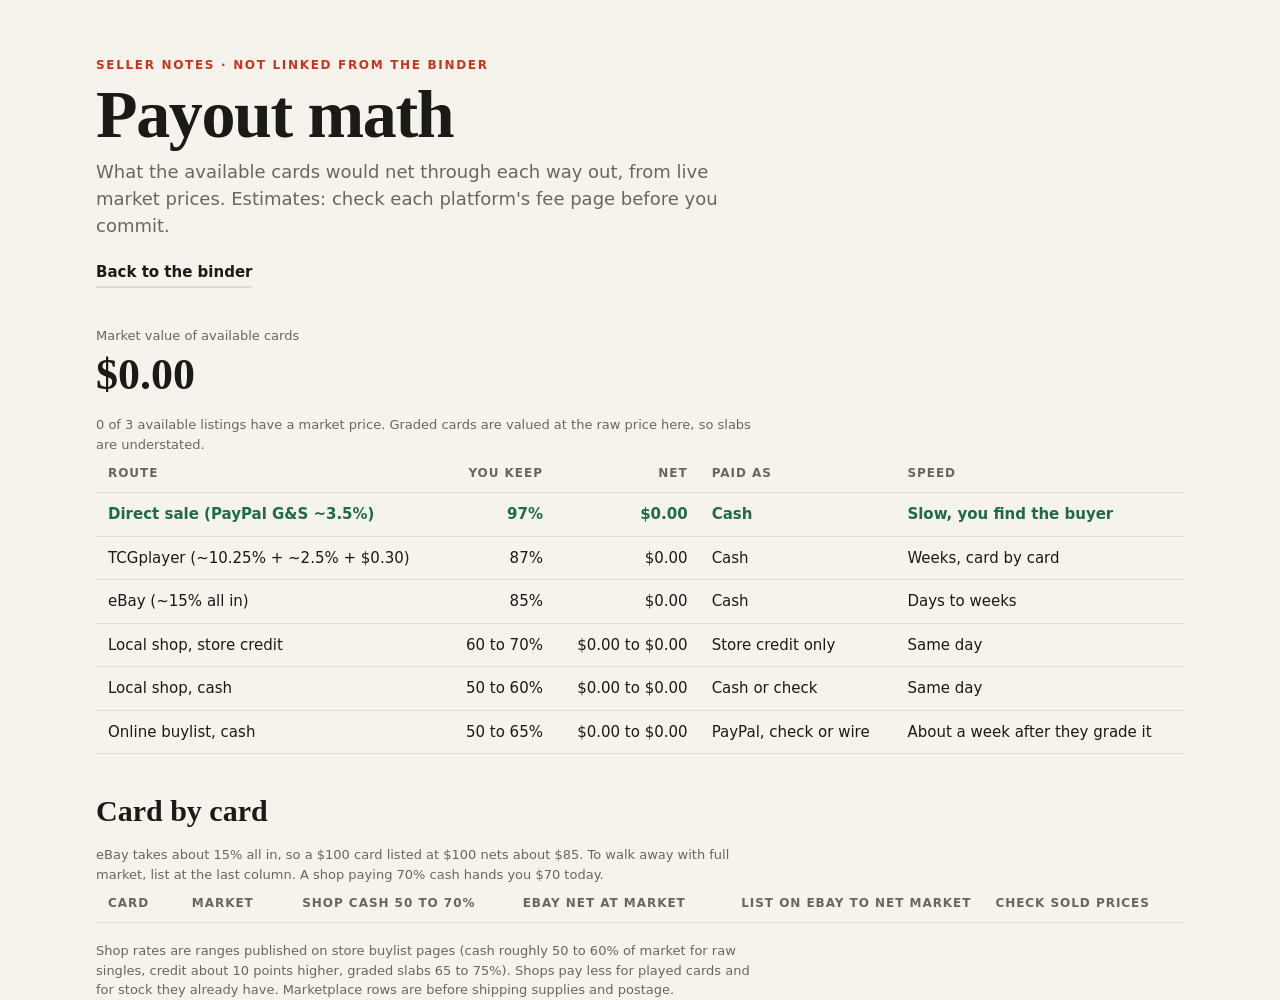
==== seller.html @ 191ba86c "feat: binder page for a personal pokemon card collection a storefront window, not a store: shows wha" ====
<!doctype html>
<html lang="en">
<head>
  <meta charset="utf-8">
  <meta name="viewport" content="width=device-width, initial-scale=1">
  <meta name="robots" content="noindex">
  <title>Payout math</title>
  <link rel="stylesheet" href="style.css">
</head>
<body>
  <header class="top">
    <p class="eyebrow">Seller notes · not linked from the binder</p>
    <h1>Payout math</h1>
    <p class="lede">What the available cards would net through each way out, from live market prices. Estimates: check each platform's fee page before you commit.</p>
    <nav><a href="./">Back to the binder</a></nav>
  </header>
  <main>
    <p class="fine">Market value of available cards</p>
    <p class="total" id="total">…</p>
    <p class="fine" id="basis"></p>
    <div class="table-wrap">
      <table>
        <thead><tr><th>Route</th><th class="num">You keep</th><th class="num">Net</th><th>Paid as</th><th>Speed</th></tr></thead>
        <tbody id="routes"></tbody>
      </table>
    </div>
    <h2 style="margin-top:40px">Card by card</h2>
    <p class="fine">eBay takes about 15% all in, so a $100 card listed at $100 nets about $85. To walk away with full market, list at the last column. A shop paying 70% cash hands you $70 today.</p>
    <div class="table-wrap">
      <table>
        <thead><tr><th>Card</th><th class="num">Market</th><th class="num">Shop cash 50 to 70%</th><th class="num">eBay net at market</th><th class="num">List on eBay to net market</th><th>Check sold prices</th></tr></thead>
        <tbody id="cards"></tbody>
      </table>
    </div>
    <p class="fine">Shop rates are ranges published on store buylist pages (cash roughly 50 to 60% of market for raw singles, credit about 10 points higher, graded slabs 65 to 75%). Shops pay less for played cards and for stock they already have. Marketplace rows are before shipping supplies and postage.</p>
  </main>
  <script src="core.js"></script>
  <script>
    // [route, low keep, high keep, paid as, speed]
    const EBAY_KEEP = 0.85;
    const ROUTES = [
      ['Direct sale (PayPal G&S ~3.5%)', 0.965, 0.965, 'Cash', 'Slow, you find the buyer'],
      ['TCGplayer (~10.25% + ~2.5% + $0.30)', 0.87, 0.87, 'Cash', 'Weeks, card by card'],
      ['eBay (~15% all in)', EBAY_KEEP, EBAY_KEEP, 'Cash', 'Days to weeks'],
      ['Local shop, store credit', 0.60, 0.70, 'Store credit only', 'Same day'],
      ['Local shop, cash', 0.50, 0.60, 'Cash or check', 'Same day'],
      ['Online buylist, cash', 0.50, 0.65, 'PayPal, check or wire', 'About a week after they grade it'],
    ];
    loadBinder().then(({ cards }) => {
      const live = cards.filter(c => (c.status || 'available') === 'available');
      const priced = live.filter(c => c.market != null);
      const total = priced.reduce((sum, c) => sum + c.market * (c.qty || 1), 0);
      document.getElementById('total').textContent = usd(total);
      document.getElementById('basis').textContent =
        `${priced.length} of ${live.length} available listings have a market price. Graded cards are valued at the raw price here, so slabs are understated.`;
      document.getElementById('cards').innerHTML = priced.map(c => `<tr>
        <td>${esc(c.name)} <span style="color:var(--muted)">${esc(c.grade || c.condition || '')}</span></td>
        <td class="num">${usd(c.market)}</td>
        <td class="num">${usd(c.market * 0.5)} to ${usd(c.market * 0.7)}</td>
        <td class="num">${usd(c.market * EBAY_KEEP)}</td>
        <td class="num">${usd(c.market / EBAY_KEEP)}</td>
        <td>${salesHtml(c)}</td>
      </tr>`).join('');
      document.getElementById('routes').innerHTML = ROUTES.map(([name, lo, hi, paid, speed], i) => {
        const pct = lo === hi ? `${Math.round(lo * 100)}%` : `${Math.round(lo * 100)} to ${Math.round(hi * 100)}%`;
        const net = lo === hi ? usd(total * lo) : `${usd(total * lo)} to ${usd(total * hi)}`;
        return `<tr${i === 0 ? ' class="best"' : ''}><td>${esc(name)}</td><td class="num">${pct}</td><td class="num">${net}</td><td>${esc(paid)}</td><td>${esc(speed)}</td></tr>`;
      }).join('');
    }).catch(err => { document.getElementById('total').textContent = 'Could not load: ' + err.message; });
  </script>
</body>
</html>
---- style.css ----
:root {
  --bg: #f6f3ec;
  --panel: #fffdf8;
  --ink: #1b1a17;
  --muted: #6b665c;
  --line: #e2dccf;
  --accent: #c8351f;
  --accent-ink: #fff;
  --good: #1f6b45;
  --radius: 14px;
  color-scheme: light dark;
}
@media (prefers-color-scheme: dark) {
  :root {
    --bg: #14130f;
    --panel: #1d1b16;
    --ink: #f1ede2;
    --muted: #a39c8c;
    --line: #322e25;
    --accent: #ef5a41;
    --accent-ink: #14130f;
    --good: #6fd0a0;
  }
}
* { box-sizing: border-box; }
body {
  margin: 0;
  background: var(--bg);
  color: var(--ink);
  font: 16px/1.5 ui-sans-serif, system-ui, -apple-system, "Segoe UI", sans-serif;
}
a { color: inherit; }
code { font-size: .9em; background: var(--line); padding: 1px 5px; border-radius: 5px; }
.top, main, footer { max-width: 1120px; margin: 0 auto; padding: 0 16px; }
.top { padding-top: 56px; padding-bottom: 20px; }
.eyebrow { margin: 0; font-size: 12px; letter-spacing: .14em; text-transform: uppercase; color: var(--accent); font-weight: 700; }
h1 { margin: 6px 0 10px; font: 800 clamp(36px, 7vw, 68px)/1 ui-serif, Georgia, serif; letter-spacing: -.02em; }
.lede { margin: 0; max-width: 56ch; color: var(--muted); font-size: 18px; }
.banner { margin: 18px 0 0; padding: 10px 14px; border: 1px dashed var(--accent); border-radius: 10px; font-size: 14px; }
nav { display: flex; flex-wrap: wrap; gap: 18px; margin-top: 22px; font-weight: 600; font-size: 15px; }
nav a { text-decoration: none; border-bottom: 2px solid var(--line); padding-bottom: 2px; }
nav a:hover { border-color: var(--accent); }

.tools { display: flex; flex-wrap: wrap; gap: 10px; align-items: center; padding: 16px 0; border-top: 1px solid var(--line); }
.tools input, .tools select {
  font: inherit; color: var(--ink); background: var(--panel);
  border: 1px solid var(--line); border-radius: 10px; padding: 9px 12px; min-width: 0;
}
.tools input { flex: 1 1 220px; }
#count { margin-left: auto; color: var(--muted); font-size: 14px; }

.grid { display: grid; grid-template-columns: repeat(auto-fill, minmax(210px, 1fr)); gap: 18px; }
.card {
  display: flex; flex-direction: column; gap: 4px;
  background: var(--panel); border: 1px solid var(--line); border-radius: var(--radius); padding: 14px;
}
.art { position: relative; margin-bottom: 8px; }
.art img, .noimg { display: block; width: 100%; height: auto; aspect-ratio: 245 / 342; border-radius: 9px; }
.noimg { display: grid; place-items: center; background: var(--line); color: var(--muted); font-size: 13px; }
.card:not(.sold) .art img { transition: transform .18s ease; }
.card:not(.sold):hover .art img { transform: translateY(-4px) rotate(-1deg); }
.qty { position: absolute; top: 8px; right: 8px; background: var(--ink); color: var(--bg); font-size: 12px; font-weight: 700; padding: 2px 8px; border-radius: 99px; }
.card h3 { margin: 0; font-size: 17px; line-height: 1.25; }
.meta, .cond, .note { margin: 0; font-size: 13px; color: var(--muted); }
.cond { color: var(--good); font-weight: 700; }
.prices { margin: 8px 0 10px; display: flex; align-items: baseline; justify-content: space-between; gap: 8px; flex-wrap: wrap; }
.ask { font-size: 22px; font-weight: 800; font-variant-numeric: tabular-nums; }
.ask.open { font-size: 15px; }
.market { font-size: 12px; color: var(--muted); font-variant-numeric: tabular-nums; }
.sales { margin: 0 0 10px; font-size: 12px; color: var(--muted); }
.btn {
  margin-top: auto; display: block; text-align: center; text-decoration: none;
  background: var(--accent); color: var(--accent-ink); font-weight: 700; padding: 10px; border-radius: 10px;
}
.btn.off { background: var(--line); color: var(--muted); }
.sold .art img { filter: grayscale(1); opacity: .55; }
.empty { color: var(--muted); grid-column: 1 / -1; }
.fine { color: var(--muted); font-size: 13px; margin: 18px 0 0; max-width: 80ch; }

.how { margin-top: 56px; padding-top: 28px; border-top: 1px solid var(--line); }
h2 { font: 800 30px/1.1 ui-serif, Georgia, serif; margin: 0 0 18px; }
.cols { display: grid; grid-template-columns: repeat(auto-fit, minmax(220px, 1fr)); gap: 22px; }
.cols h3 { margin: 0 0 6px; font-size: 16px; }
.cols p, .cols ul { margin: 0; color: var(--muted); font-size: 15px; }
.cols ul { padding-left: 18px; }

footer { padding-top: 48px; padding-bottom: 40px; color: var(--muted); font-size: 12px; }

/* seller.html */
.table-wrap { overflow-x: auto; }
table { width: 100%; border-collapse: collapse; font-variant-numeric: tabular-nums; }
th, td { text-align: left; padding: 10px 12px; border-bottom: 1px solid var(--line); font-size: 15px; white-space: nowrap; }
th { font-size: 12px; letter-spacing: .08em; text-transform: uppercase; color: var(--muted); }
td.num, th.num { text-align: right; }
tr.best td { font-weight: 800; color: var(--good); }
.total { font: 800 44px/1 ui-serif, Georgia, serif; margin: 8px 0 4px; }
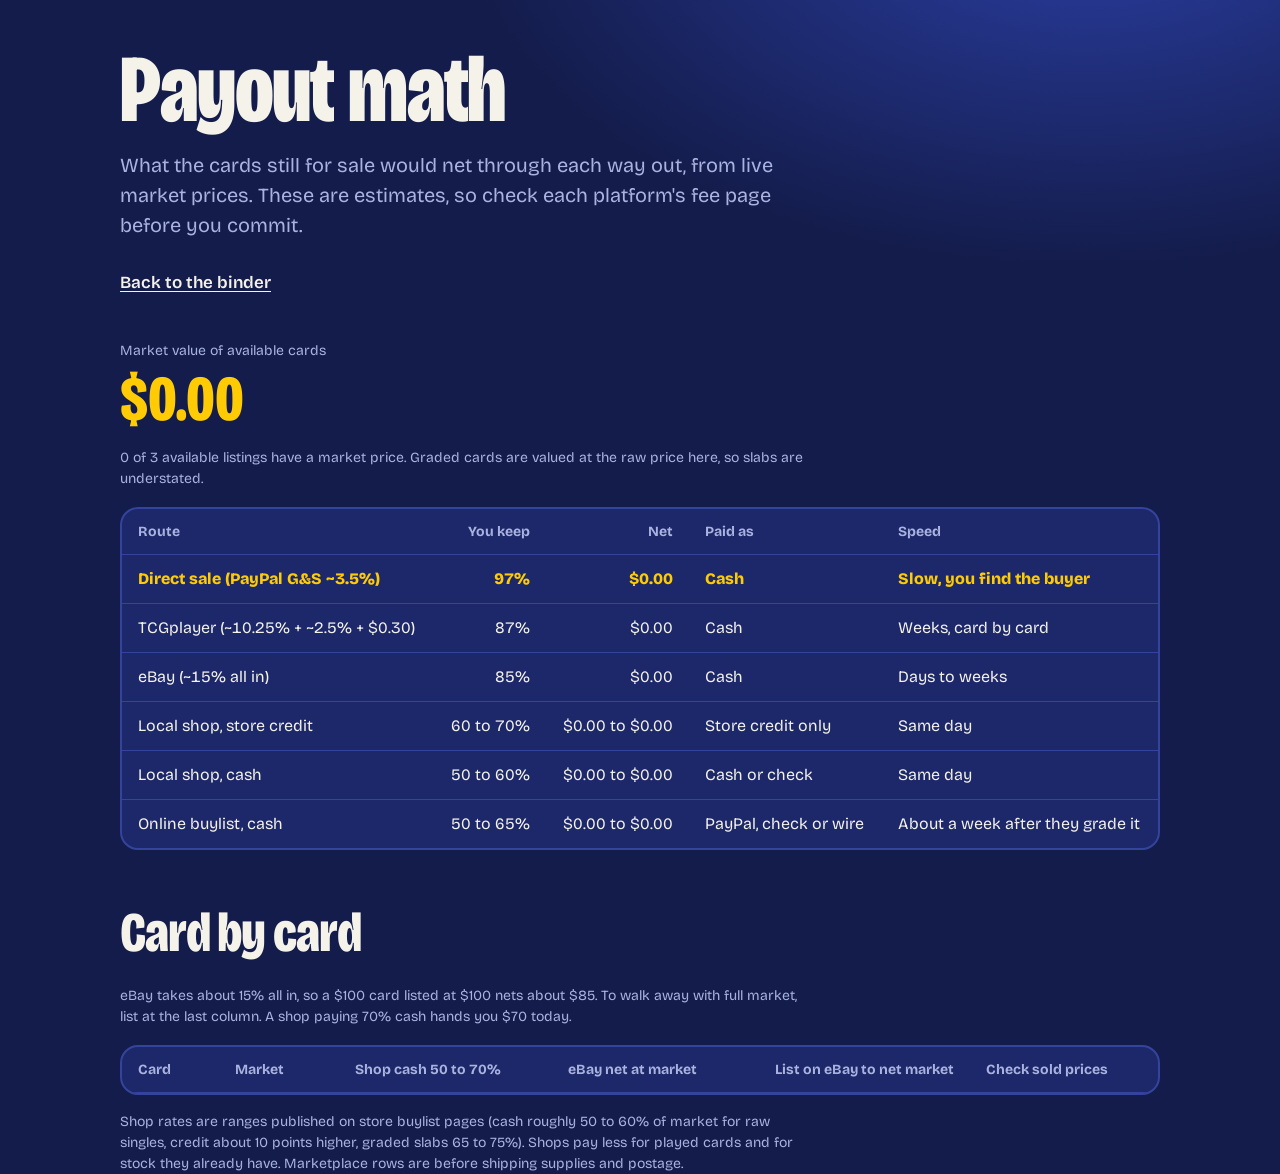
==== commit 493e7c10: "redesign: binder sheet on card-back blue, foil cards, detail view first pass was a beige template wi" ====
--- a/seller.html
+++ b/seller.html
@@ -5,14 +5,14 @@
   <meta name="viewport" content="width=device-width, initial-scale=1">
   <meta name="robots" content="noindex">
   <title>Payout math</title>
+  <link href="https://fonts.googleapis.com/css2?family=Bricolage+Grotesque:opsz,wdth,wght@12..96,75..100,200..800&display=swap" rel="stylesheet">
   <link rel="stylesheet" href="style.css">
 </head>
 <body>
-  <header class="top">
-    <p class="eyebrow">Seller notes · not linked from the binder</p>
+  <header class="hero plain">
     <h1>Payout math</h1>
-    <p class="lede">What the available cards would net through each way out, from live market prices. Estimates: check each platform's fee page before you commit.</p>
-    <nav><a href="./">Back to the binder</a></nav>
+    <p class="lede" style="max-width:52ch">What the cards still for sale would net through each way out, from live market prices. These are estimates, so check each platform's fee page before you commit.</p>
+    <p class="hero-links"><a class="quiet" href="./">Back to the binder</a></p>
   </header>
   <main>
     <p class="fine">Market value of available cards</p>
@@ -24,7 +24,7 @@
         <tbody id="routes"></tbody>
       </table>
     </div>
-    <h2 style="margin-top:40px">Card by card</h2>
+    <h2 class="gap">Card by card</h2>
     <p class="fine">eBay takes about 15% all in, so a $100 card listed at $100 nets about $85. To walk away with full market, list at the last column. A shop paying 70% cash hands you $70 today.</p>
     <div class="table-wrap">
       <table>
@@ -54,7 +54,7 @@
       document.getElementById('basis').textContent =
         `${priced.length} of ${live.length} available listings have a market price. Graded cards are valued at the raw price here, so slabs are understated.`;
       document.getElementById('cards').innerHTML = priced.map(c => `<tr>
-        <td>${esc(c.name)} <span style="color:var(--muted)">${esc(c.grade || c.condition || '')}</span></td>
+        <td>${esc(c.name)} <span style="color:var(--soft)">${esc(c.grade || c.condition || '')}</span></td>
         <td class="num">${usd(c.market)}</td>
         <td class="num">${usd(c.market * 0.5)} to ${usd(c.market * 0.7)}</td>
         <td class="num">${usd(c.market * EBAY_KEEP)}</td>
--- a/style.css
+++ b/style.css
@@ -1,96 +1,186 @@
+/* Palette comes off the cards themselves: card-back blue, border yellow. */
 :root {
-  --bg: #f6f3ec;
-  --panel: #fffdf8;
-  --ink: #1b1a17;
-  --muted: #6b665c;
-  --line: #e2dccf;
-  --accent: #c8351f;
-  --accent-ink: #fff;
-  --good: #1f6b45;
-  --radius: 14px;
-  color-scheme: light dark;
-}
-@media (prefers-color-scheme: dark) {
-  :root {
-    --bg: #14130f;
-    --panel: #1d1b16;
-    --ink: #f1ede2;
-    --muted: #a39c8c;
-    --line: #322e25;
-    --accent: #ef5a41;
-    --accent-ink: #14130f;
-    --good: #6fd0a0;
-  }
+  --back: #131c4a;
+  --sheet: #1c2869;
+  --seam: #34449c;
+  --paper: #f4f2e9;
+  --soft: #aab3e0;
+  --yellow: #ffcb05;
+  --red: #ff4b33;
+  --font: "Bricolage Grotesque", "Gill Sans", "Trebuchet MS", system-ui, sans-serif;
+  color-scheme: dark;
 }
 * { box-sizing: border-box; }
+html { scroll-behavior: smooth; }
 body {
   margin: 0;
-  background: var(--bg);
-  color: var(--ink);
-  font: 16px/1.5 ui-sans-serif, system-ui, -apple-system, "Segoe UI", sans-serif;
+  background: var(--back) radial-gradient(900px 520px at 85% -8%, #2b3ea3 0%, transparent 70%) no-repeat;
+  color: var(--paper);
+  font: 400 17px/1.5 var(--font);
+  font-variation-settings: "wdth" 100;
 }
-a { color: inherit; }
-code { font-size: .9em; background: var(--line); padding: 1px 5px; border-radius: 5px; }
-.top, main, footer { max-width: 1120px; margin: 0 auto; padding: 0 16px; }
-.top { padding-top: 56px; padding-bottom: 20px; }
-.eyebrow { margin: 0; font-size: 12px; letter-spacing: .14em; text-transform: uppercase; color: var(--accent); font-weight: 700; }
-h1 { margin: 6px 0 10px; font: 800 clamp(36px, 7vw, 68px)/1 ui-serif, Georgia, serif; letter-spacing: -.02em; }
-.lede { margin: 0; max-width: 56ch; color: var(--muted); font-size: 18px; }
-.banner { margin: 18px 0 0; padding: 10px 14px; border: 1px dashed var(--accent); border-radius: 10px; font-size: 14px; }
-nav { display: flex; flex-wrap: wrap; gap: 18px; margin-top: 22px; font-weight: 600; font-size: 15px; }
-nav a { text-decoration: none; border-bottom: 2px solid var(--line); padding-bottom: 2px; }
-nav a:hover { border-color: var(--accent); }
+a { color: var(--yellow); text-underline-offset: 3px; }
+:focus-visible { outline: 3px solid var(--yellow); outline-offset: 3px; border-radius: 6px; }
+button, input, select { font: inherit; color: inherit; }
+.hero, main, footer { max-width: 1080px; margin: 0 auto; padding-left: 20px; padding-right: 20px; }
 
-.tools { display: flex; flex-wrap: wrap; gap: 10px; align-items: center; padding: 16px 0; border-top: 1px solid var(--line); }
-.tools input, .tools select {
-  font: inherit; color: var(--ink); background: var(--panel);
-  border: 1px solid var(--line); border-radius: 10px; padding: 9px 12px; min-width: 0;
+/* Hero */
+.hero { display: grid; grid-template-columns: minmax(0, 1.05fr) minmax(0, .95fr); gap: 32px; align-items: center; padding-top: 56px; padding-bottom: 64px; }
+h1 {
+  margin: 0 0 18px;
+  font-weight: 800; font-variation-settings: "wdth" 75;
+  font-size: clamp(56px, 10.5vw, 128px); line-height: .88; letter-spacing: -.012em;
+  overflow-wrap: anywhere;
 }
-.tools input { flex: 1 1 220px; }
-#count { margin-left: auto; color: var(--muted); font-size: 14px; }
+.lede { margin: 0; max-width: 34ch; font-size: 20px; color: var(--soft); }
+.sample { display: inline-block; margin: 0 0 22px; padding: 5px 12px; border-radius: 99px; background: var(--sheet); border: 1px solid var(--seam); font-size: 14px; color: var(--soft); }
+.hero-links { display: flex; flex-wrap: wrap; align-items: center; gap: 20px; margin: 30px 0 0; }
+.quiet { color: var(--paper); font-weight: 600; }
+.btn {
+  display: inline-block; padding: 13px 22px; border-radius: 12px;
+  background: var(--yellow); color: var(--back); font-weight: 800; text-decoration: none;
+  box-shadow: 0 4px 0 #b88f00;
+}
+.btn:hover { transform: translateY(1px); box-shadow: 0 3px 0 #b88f00; }
+.btn:active { transform: translateY(4px); box-shadow: none; }
 
-.grid { display: grid; grid-template-columns: repeat(auto-fill, minmax(210px, 1fr)); gap: 18px; }
-.card {
-  display: flex; flex-direction: column; gap: 4px;
-  background: var(--panel); border: 1px solid var(--line); border-radius: var(--radius); padding: 14px;
+.fan { display: flex; justify-content: center; align-items: center; min-height: 360px; padding: 10px 0; }
+.fan-card { all: unset; cursor: pointer; width: 44%; max-width: 230px; margin: 0 -9%; filter: drop-shadow(0 18px 22px rgba(4, 8, 36, .55)); }
+.fan-card:nth-child(1) { transform: rotate(-11deg) translateY(18px); }
+.fan-card:nth-child(2) { z-index: 2; width: 50%; max-width: 262px; }
+.fan-card:nth-child(3) { transform: rotate(11deg) translateY(18px); }
+.fan-card:hover, .fan-card:focus-visible { z-index: 3; }
+
+/* Card art + foil */
+.holo {
+  position: relative; display: block; overflow: hidden;
+  aspect-ratio: 600 / 825; border-radius: 4.6% / 3.4%;
+  transform: perspective(800px) rotateX(var(--rx, 0deg)) rotateY(var(--ry, 0deg));
+  transition: transform .18s ease-out;
+  background: var(--seam);
 }
-.art { position: relative; margin-bottom: 8px; }
-.art img, .noimg { display: block; width: 100%; height: auto; aspect-ratio: 245 / 342; border-radius: 9px; }
-.noimg { display: grid; place-items: center; background: var(--line); color: var(--muted); font-size: 13px; }
-.card:not(.sold) .art img { transition: transform .18s ease; }
-.card:not(.sold):hover .art img { transform: translateY(-4px) rotate(-1deg); }
-.qty { position: absolute; top: 8px; right: 8px; background: var(--ink); color: var(--bg); font-size: 12px; font-weight: 700; padding: 2px 8px; border-radius: 99px; }
-.card h3 { margin: 0; font-size: 17px; line-height: 1.25; }
-.meta, .cond, .note { margin: 0; font-size: 13px; color: var(--muted); }
-.cond { color: var(--good); font-weight: 700; }
-.prices { margin: 8px 0 10px; display: flex; align-items: baseline; justify-content: space-between; gap: 8px; flex-wrap: wrap; }
-.ask { font-size: 22px; font-weight: 800; font-variant-numeric: tabular-nums; }
-.ask.open { font-size: 15px; }
-.market { font-size: 12px; color: var(--muted); font-variant-numeric: tabular-nums; }
-.sales { margin: 0 0 10px; font-size: 12px; color: var(--muted); }
-.btn {
-  margin-top: auto; display: block; text-align: center; text-decoration: none;
-  background: var(--accent); color: var(--accent-ink); font-weight: 700; padding: 10px; border-radius: 10px;
+.holo img { display: block; width: 100%; height: 100%; object-fit: cover; }
+.holo::after {
+  content: ""; position: absolute; inset: 0; pointer-events: none;
+  background:
+    radial-gradient(circle at var(--mx, 50%) var(--my, 50%), rgba(255, 255, 255, .7), transparent 42%),
+    linear-gradient(115deg, transparent 22%, #ff6ad5 36%, #6af3ff 50%, #f7ff7a 64%, transparent 78%);
+  background-size: 100% 100%, 260% 260%;
+  background-position: 0 0, var(--mx, 50%) var(--my, 50%);
+  mix-blend-mode: color-dodge;
+  opacity: calc(var(--glare, 0) * .42);
+  transition: opacity .25s;
 }
-.btn.off { background: var(--line); color: var(--muted); }
-.sold .art img { filter: grayscale(1); opacity: .55; }
-.empty { color: var(--muted); grid-column: 1 / -1; }
-.fine { color: var(--muted); font-size: 13px; margin: 18px 0 0; max-width: 80ch; }
+.noimg { display: grid; place-items: center; height: 100%; color: var(--soft); font-size: 14px; }
 
-.how { margin-top: 56px; padding-top: 28px; border-top: 1px solid var(--line); }
-h2 { font: 800 30px/1.1 ui-serif, Georgia, serif; margin: 0 0 18px; }
-.cols { display: grid; grid-template-columns: repeat(auto-fit, minmax(220px, 1fr)); gap: 22px; }
-.cols h3 { margin: 0 0 6px; font-size: 16px; }
-.cols p, .cols ul { margin: 0; color: var(--muted); font-size: 15px; }
-.cols ul { padding-left: 18px; }
+/* Binder sheet: pockets share seams like a 9-pocket page */
+.binder { scroll-margin-top: 16px; }
+.tools { display: flex; flex-wrap: wrap; gap: 10px; align-items: center; margin-bottom: 16px; }
+.seg { display: flex; background: var(--sheet); border: 1px solid var(--seam); border-radius: 12px; padding: 4px; }
+.seg button { border: 0; background: none; padding: 8px 14px; border-radius: 9px; font-weight: 700; color: var(--soft); cursor: pointer; }
+.seg button[aria-pressed="true"] { background: var(--paper); color: var(--back); }
+.tools input, .tools select { background: var(--sheet); border: 1px solid var(--seam); border-radius: 12px; padding: 11px 14px; min-width: 0; }
+.tools input { flex: 1 1 200px; }
+.tools input::placeholder { color: var(--soft); }
 
-footer { padding-top: 48px; padding-bottom: 40px; color: var(--muted); font-size: 12px; }
+.sheet {
+  display: grid; grid-template-columns: repeat(3, minmax(0, 1fr)); gap: 2px;
+  background: var(--seam); border: 2px solid var(--seam); border-radius: 22px; overflow: hidden;
+}
+.pocket {
+  display: flex; flex-direction: column; gap: 3px; text-align: left;
+  border: 0; margin: 0; padding: 22px 22px 20px; cursor: pointer;
+  background: var(--sheet) linear-gradient(160deg, rgba(255, 255, 255, .09), transparent 38%);
+}
+.pocket:hover:not(.blank) { background-color: #223079; }
+.pocket.blank { cursor: default; }
+.sleeve { position: relative; display: block; margin-bottom: 14px; }
+.blank .sleeve { aspect-ratio: 600 / 825; border-radius: 4.6% / 3.4%; border: 2px dashed var(--seam); }
+.pocket-name { font-size: 20px; font-weight: 800; line-height: 1.15; font-variation-settings: "wdth" 88; }
+.pocket-set { font-size: 14px; color: var(--soft); }
+.pocket-row { display: flex; flex-wrap: wrap; align-items: center; justify-content: space-between; gap: 8px; margin-top: 10px; }
+.chip { display: inline-block; margin: 0; padding: 3px 10px; border: 1.5px solid var(--soft); border-radius: 99px; font-size: 13px; font-weight: 700; color: var(--paper); white-space: nowrap; }
+.chip:empty { visibility: hidden; }
+.sticker {
+  display: inline-block; padding: 3px 11px; border-radius: 7px;
+  background: var(--yellow); color: var(--back);
+  font-weight: 800; font-size: 19px; font-variant-numeric: tabular-nums; white-space: nowrap;
+}
+.sticker.big { font-size: 34px; padding: 4px 16px; border-radius: 10px; }
+.qty { position: absolute; left: 8px; bottom: 8px; padding: 2px 9px; border-radius: 99px; background: var(--back); font-size: 12px; font-weight: 700; }
+.sold .holo img { filter: grayscale(.9) brightness(.55); }
+.sold .sticker { background: none; color: var(--soft); padding-right: 0; }
+.stamp {
+  position: absolute; top: 42%; left: 50%; transform: translate(-50%, -50%) rotate(-14deg);
+  padding: 2px 18px; border: 4px solid var(--red); border-radius: 8px; color: var(--red);
+  font-size: 34px; font-weight: 800; font-variation-settings: "wdth" 75; letter-spacing: .04em;
+}
+.empty { grid-column: 1 / -1; margin: 0; padding: 40px 24px; background: var(--sheet); color: var(--soft); }
+.fine { margin: 16px 0 0; max-width: 76ch; font-size: 14px; color: var(--soft); }
+
+/* How buying works: a real sequence, so it is numbered */
+.how { margin-top: 88px; }
+h2 { margin: 0 0 26px; font-weight: 800; font-variation-settings: "wdth" 75; font-size: clamp(36px, 5vw, 56px); line-height: .95; letter-spacing: -.02em; }
+.steps { list-style: none; margin: 0; padding: 0; display: grid; grid-template-columns: repeat(4, minmax(0, 1fr)); gap: 28px; counter-reset: step; }
+.steps > li { counter-increment: step; }
+.steps > li::before { content: counter(step); display: block; font-size: 56px; font-weight: 800; line-height: 1; color: var(--yellow); font-variation-settings: "wdth" 75; }
+.steps h3 { margin: 10px 0 6px; font-size: 19px; font-weight: 800; }
+.steps p, .steps ul { margin: 0; color: var(--soft); font-size: 16px; }
+.steps ul { padding-left: 18px; }
+
+footer { padding-top: 72px; padding-bottom: 44px; font-size: 13px; color: var(--soft); }
+footer p { max-width: 80ch; margin: 0; }
+
+/* Card detail */
+dialog {
+  width: min(880px, calc(100vw - 24px)); max-height: calc(100dvh - 24px); padding: 0; overflow: auto;
+  background: var(--sheet); color: var(--paper); border: 2px solid var(--seam); border-radius: 24px;
+}
+dialog::backdrop { background: rgba(8, 12, 44, .78); backdrop-filter: blur(6px); }
+.close { position: absolute; top: 14px; right: 14px; z-index: 2; border: 1px solid var(--seam); background: var(--back); border-radius: 99px; padding: 6px 14px; font-weight: 700; cursor: pointer; }
+.detail { display: grid; grid-template-columns: minmax(0, .9fr) minmax(0, 1.1fr); gap: 34px; padding: 34px; align-items: center; }
+.detail-art { filter: drop-shadow(0 20px 26px rgba(4, 8, 36, .6)); }
+.detail-info h2 { margin: 0 0 6px; padding-right: 70px; font-size: clamp(34px, 5vw, 52px); }
+.meta { margin: 0 0 14px; color: var(--soft); }
+.note { margin: 14px 0 0; color: var(--soft); }
+.ask-row { display: flex; flex-wrap: wrap; align-items: center; gap: 14px; margin: 22px 0; }
+.market { color: var(--soft); font-variant-numeric: tabular-nums; }
+.sold-label { margin: 28px 0 8px; font-size: 14px; font-weight: 700; }
+.sales { display: flex; flex-wrap: wrap; gap: 8px; margin: 0; font-size: 0; }
+.sales a { font-size: 14px; padding: 6px 12px; border: 1px solid var(--seam); border-radius: 99px; color: var(--paper); text-decoration: none; background: var(--back); }
+.sales a:hover { border-color: var(--yellow); }
 
 /* seller.html */
-.table-wrap { overflow-x: auto; }
+.plain { padding-top: 48px; padding-bottom: 28px; display: block; }
+.plain h1 { font-size: clamp(48px, 8vw, 96px); }
+.total { margin: 6px 0 4px; font-size: 64px; font-weight: 800; line-height: 1; color: var(--yellow); font-variation-settings: "wdth" 75; }
+.table-wrap { overflow-x: auto; margin-top: 18px; background: var(--sheet); border: 2px solid var(--seam); border-radius: 18px; }
 table { width: 100%; border-collapse: collapse; font-variant-numeric: tabular-nums; }
-th, td { text-align: left; padding: 10px 12px; border-bottom: 1px solid var(--line); font-size: 15px; white-space: nowrap; }
-th { font-size: 12px; letter-spacing: .08em; text-transform: uppercase; color: var(--muted); }
+th, td { text-align: left; padding: 12px 16px; border-bottom: 1px solid var(--seam); font-size: 16px; white-space: nowrap; }
+tr:last-child td { border-bottom: 0; }
+th { font-size: 14px; color: var(--soft); font-weight: 700; }
 td.num, th.num { text-align: right; }
-tr.best td { font-weight: 800; color: var(--good); }
-.total { font: 800 44px/1 ui-serif, Georgia, serif; margin: 8px 0 4px; }
+tr.best td { font-weight: 800; color: var(--yellow); }
+.gap { margin-top: 56px; }
+
+@media (max-width: 760px) {
+  .hero { grid-template-columns: 1fr; padding-top: 36px; padding-bottom: 44px; gap: 12px; }
+  .fan { min-height: 0; padding: 26px 0 18px; }
+  .sheet { grid-template-columns: repeat(2, minmax(0, 1fr)); border-radius: 18px; }
+  .pocket { padding: 12px 12px 14px; }
+  .pocket-name { font-size: 17px; }
+  .sticker { font-size: 16px; padding: 2px 8px; }
+  .chip { font-size: 12px; padding: 2px 8px; }
+  .stamp { font-size: 24px; border-width: 3px; }
+  .steps { grid-template-columns: 1fr 1fr; }
+  .detail { grid-template-columns: 1fr; padding: 56px 20px 24px; gap: 22px; }
+  .detail-art { max-width: 260px; margin: 0 auto; width: 100%; }
+  .detail-info h2 { padding-right: 0; }
+}
+@media (max-width: 420px) {
+  .steps { grid-template-columns: 1fr; }
+}
+@media (prefers-reduced-motion: reduce) {
+  html { scroll-behavior: auto; }
+  .holo, .holo::after, .btn { transition: none; }
+}
